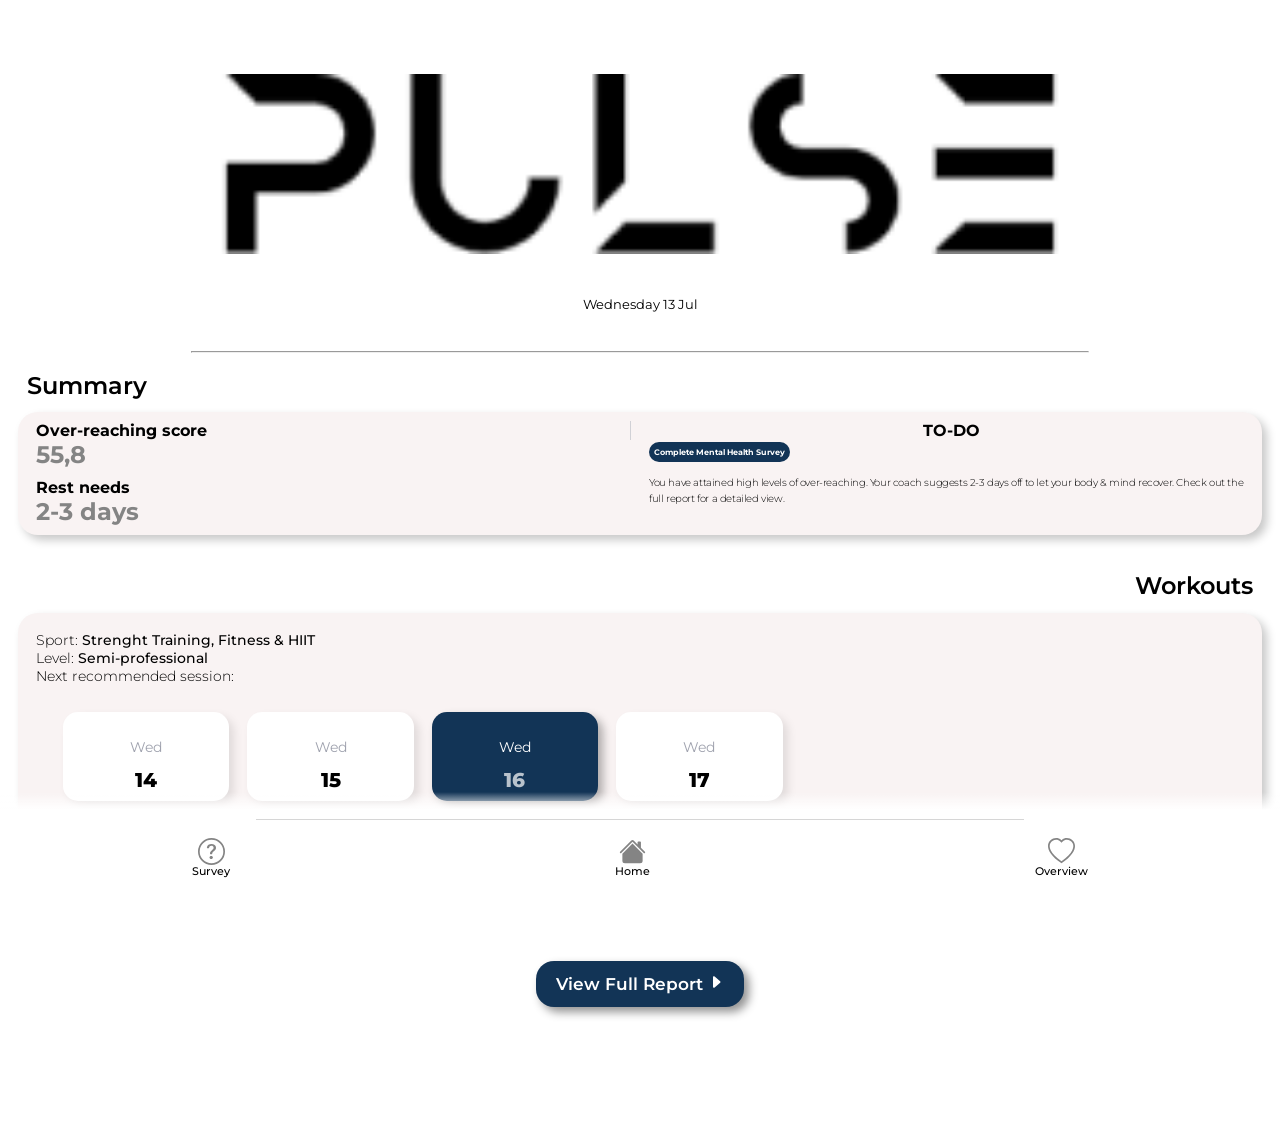
==== home.html @ fdd4a7cb "login validator added" ====
<!DOCTYPE html>
<html>
<head>
    <title>PULSE Home</title>
    <meta http-equiv="X-UA-Compatible" content="IE=edge">
    <meta name="viewport" content="width=device-width, initial-scale=1.0">
    <!-- CSS and JavaScript Files -->
    <link rel="stylesheet" href="./css/main.css">
    <link rel="stylesheet" href="./css/home.css">
    <script src="js/home.js" defer></script>
    <script src="js/navbar.js" defer></script>
    <script type="module" src="js/data.js"></script>
    <script type="module" src="js/validator.js"></script>
    <!-- Responsive Web App -->
    <link rel="manifest" href="/manifest.json">
    <script src="js/loadServiceWorker.js"></script>

    <!-- RWA Color Schemes DON'T DELETE-->
    <meta name="theme-color" media="(prefers-color-scheme: light)" content="white">
    <meta name="theme-color" media="(prefers-color-scheme: dark)"  content="white">
    <!-- preload logo -->
    <link rel="preload" as="image" href="./img/logo.png">
    <!-- Account validator -->
    <script type="module" src="js/data.js"></script>
    <script type="module" src="js/validator.js"></script>
</head>
<body>
    <img src="./img/image.png" alt="header" class="header-photo" style="
        position: absolute;
        width: 100%;
        display: none;
    ">
    <div class="main-content-main">
        <!-- Start Header -->
        <div class="logo-div">
            <img class="logo-img" src="./img/logo.png">
        </div>
        <div class="main-date">
            <p>Wednesday 13 Jul</p>
        </div>
        <hr class="main-line">
        <!-- End Header -->

        <!-- Start Boxes -->
        <div class="main-boxes">
            <div class="main-box-1">
                <h4 class="main-box-text-summary">Summary</h4>
                <div class="main-box-summary">
                    <div class="main-box-summary-left">
                        <div>
                            <h2 class="main-box-summary-left-header-text">Over-reaching score</h2>
                            <h2 class="main-box-summary-left-over-reaching-score">55,8</h2>
                        </div>

                        <div>
                            <h2 class="main-box-summary-left-header-text-rest">Rest needs</h2>
                            <h2 class="main-box-summary-left-over-rest-time">2-3 days</h2>
                        </div>
                    </div>

                    <div class="main-box-summary-right">
                        <div>
                            <h2 class="main-box-summary-right-header-text">TO-DO</h2>
                            <button class="main-box-summary-right-button">
                                Complete Mental Health Survey
                            </button>
                            <p class="main-box-summary-right-text">
                                You have attained high levels of over-reaching. Your coach suggests 2-3 days off to let your body & mind recover. Check out the full report for a detailed view.
                            </p>
                        </div>
                    </div>
                </div>
            </div>

            <div class="main-box-2">
                <h4 class="main-box2-text-workouts">Workouts</h4>
                <div class="main-box-workouts">
                    <p class="main-box-workouts-text">
                        Sport: <span class="main-box-workouts-text-bold">Strenght Training, Fitness & HIIT</span><br>
                        Level: <span class="main-box-workouts-text-bold">Semi-professional</span><br>
                        Next recommended session:
                    </p>
                    <div class="main-box-workouts-date">
                        <div class="main-box-workouts-date-box">
                            <p class="main-box-workouts-date-day">Wed</p>
                            <h4 class="main-box-workouts-date-date">14</h4>
                        </div>
                        <div class="main-box-workouts-date-box">
                            <p class="main-box-workouts-date-day">Wed</p>
                            <h4 class="main-box-workouts-date-date">15</h4>
                        </div>
                        <div class="main-box-workouts-date-box main-box-workouts-date-active">
                            <p class="main-box-workouts-date-day main-box-workouts-date-day-active">Wed</p>
                            <h4 class="main-box-workouts-date-date main-box-workouts-date-date-active">16</h4>
                        </div>
                        <div class="main-box-workouts-date-box">
                            <p class="main-box-workouts-date-day">Wed</p>
                            <h4 class="main-box-workouts-date-date">17</h4>
                        </div>
                    </div>
                </div>
            </div>

            <button class="main-button-full-report">
                View Full Report
                <svg xmlns="http://www.w3.org/2000/svg" width="16" height="16" fill="currentColor" class="bi bi-caret-right-fill" viewBox="0 0 16 16">
                    <path d="m12.14 8.753-5.482 4.796c-.646.566-1.658.106-1.658-.753V3.204a1 1 0 0 1 1.659-.753l5.48 4.796a1 1 0 0 1 0 1.506z"/>
                </svg>
            </button>
        </div>
    </div>


    <div class="navbar">
        <div class="navbarfade"></div>
        <div class="navbarbox">
            <div class="seperator"></div>
            <div class="navitems">
                <div class="navitem" id="navbar-survey">
                    <svg xmlns="http://www.w3.org/2000/svg" class="bi bi-question-circle icon" viewBox="0 0 16 16">
                        <path d="M8 15A7 7 0 1 1 8 1a7 7 0 0 1 0 14zm0 1A8 8 0 1 0 8 0a8 8 0 0 0 0 16z"/>
                        <path d="M5.255 5.786a.237.237 0 0 0 .241.247h.825c.138 0 .248-.113.266-.25.09-.656.54-1.134 1.342-1.134.686 0 1.314.343 1.314 1.168 0 .635-.374.927-.965 1.371-.673.489-1.206 1.06-1.168 1.987l.003.217a.25.25 0 0 0 .25.246h.811a.25.25 0 0 0 .25-.25v-.105c0-.718.273-.927 1.01-1.486.609-.463 1.244-.977 1.244-2.056 0-1.511-1.276-2.241-2.673-2.241-1.267 0-2.655.59-2.75 2.286zm1.557 5.763c0 .533.425.927 1.01.927.609 0 1.028-.394 1.028-.927 0-.552-.42-.94-1.029-.94-.584 0-1.009.388-1.009.94z"/>
                      </svg>
                    <div class="icontext">Survey</div>
                </div>
                <div class="navitem" id="navbar-home">
                    <svg xmlns="http://www.w3.org/2000/svg" class="bi bi-house-fill icon" viewBox="0 0 16 16">
                        <path d="M8.707 1.5a1 1 0 0 0-1.414 0L.646 8.146a.5.5 0 0 0 .708.708L8 2.207l6.646 6.647a.5.5 0 0 0 .708-.708L13 5.793V2.5a.5.5 0 0 0-.5-.5h-1a.5.5 0 0 0-.5.5v1.293L8.707 1.5Z"/>
                        <path d="m8 3.293 6 6V13.5a1.5 1.5 0 0 1-1.5 1.5h-9A1.5 1.5 0 0 1 2 13.5V9.293l6-6Z"/>
                    </svg>
                    <div class="icontext">Home</div>
                </div>
                <div class="navitem" id="navbar-overview">
                    <svg xmlns="http://www.w3.org/2000/svg" class="bi bi-heart icon" viewBox="0 0 16 16">
                        <path d="m8 2.748-.717-.737C5.6.281 2.514.878 1.4 3.053c-.523 1.023-.641 2.5.314 4.385.92 1.815 2.834 3.989 6.286 6.357 3.452-2.368 5.365-4.542 6.286-6.357.955-1.886.838-3.362.314-4.385C13.486.878 10.4.28 8.717 2.01L8 2.748zM8 15C-7.333 4.868 3.279-3.04 7.824 1.143c.06.055.119.112.176.171a3.12 3.12 0 0 1 .176-.17C12.72-3.042 23.333 4.867 8 15z"/>
                    </svg>
                    <div class="icontext">Overview</div>
                </div>
            </div>
        </div>
    </div>

</body>
</html>
---- css/main.css ----
@import url('https://fonts.googleapis.com/css2?family=Montserrat:ital,wght@0,100;0,200;0,300;0,400;0,500;0,600;0,700;0,800;0,900;1,100;1,200;1,300;1,400;1,500;1,600;1,700;1,800;1,900&display=swap');

* {
    padding: 0;
    margin: 0;
    max-width: 100vw;
    font-family: 'Montserrat', sans-serif;
}

/* Header photo */
.header-photo {
    /* background-color: white; */
    background-image: linear-gradient(to top, rgb(255, 0, 0, 0), rgb(255, 255, 255) 25%);
    position: fixed;
    top: 0;
    width: 100%;
}
---- css/home.css ----
body {
    user-select: none;
}

/* --------- MAIN PAGE --------- */

/* --------- Start Header --------- */

/* Header Photo */

.logo-div {
    position: relative;
    text-align: center;
    padding: 10vw;
    transition: 1.3s padding ease-out;
}

.logo-img {
    margin-top: 4vh;
    width: 70%;
}

/* Date under header photo */
.main-date {
    text-align: center;

    padding-bottom: 3vw;
}

.main-date p {
    font-size: 18px;
    font-weight: 400;
    margin-right: 50vw;
    transition: 1.5s all ease;
    transition-property: margin-right, font-size;
}

/* Line under header photo */
.main-line {
    position: relative;

    width: 70%;

    margin: auto;
}

/* --------- End Header --------- */

/* --------- Start Boxes --------- */
.main-boxes {
    margin-top: 70vh;
    transition: 1.5s margin-top ease;
}

.main-box-1 {
    margin: 2vh;
}

.main-box-text-summary {
    padding-left: 1vh;
    padding-bottom: 1vw;

    font-weight: 600;
    font-size: 24px;
}

.main-box-summary {
    display: flex;

    height: fit-content;

    background: #F9F3F3;

    border-radius: 20px;

    -webkit-box-shadow: 5px 5px 10px 0px rgba(0,0,0,0.22);
    -moz-box-shadow: 5px 5px 10px 0px rgba(0,0,0,0.22);
    box-shadow: 5px 5px 10px 0px rgba(0,0,0,0.22);
}

/* Start Box Summary Left */

.main-box-summary-left {
    padding: 1vh;

    width: 50%;
    height: 100%;

    flex-direction: column;
}

/* Start Reaching Score */

.main-box-summary-left-header-text {
    font-weight: 700;
    font-size: 16px;

    border-right: 1px solid #D1D1D6;
    
    padding-left: 1vh;
}

.main-box-summary-left-over-reaching-score {
    font-weight: 700;
    font-size: 24px;

    color: #848484;

    padding-bottom: 1vh;
    padding-left: 1vh;
}

/* End Reaching Score */

/* Start Rest Time */

.main-box-summary-left-header-text-rest {
    font-weight: 700;
    font-size: 16px;

    padding-left: 1vh;
}

.main-box-summary-left-over-rest-time {
    font-weight: 700;
    font-size: 24px;

    color: #848484;
    padding-left: 1vh;
}

/* End Rest Time */

.main-box-summary-right {
    padding: 1vh;

    width: 50%;
    height: 100%;

    flex-direction: column;
}

.main-box-summary-right-header-text {
    font-weight: 700;
    font-size: 16px;
    
    text-align: center;
}

.main-box-summary-right-button {
    background-color: #123456;
    color: white;

    font-weight: 600;
    font-size: 8px;
    font-weight: bold;

    border-radius: 4vh;
    border: none;

    padding: 5px;
}

.main-box-summary-right-text {
    margin-top: 1vw;

    font-weight: 300;
    font-size: 10px;
    line-height: 16px;
    letter-spacing: -0.4px;
}

/* End Box Summary Left */

/* Start Box Summary Right */

.main-box-summary-right {
    width: 50%;
    height: 100%;
}

/* End Box Summary Right */

.main-box-2 {
    margin: 2vh;
}

.main-box2-text-workouts {
    text-align: right;

    padding-top: 2vh;
    padding-right: 1vh;
    padding-bottom: 1vw;

    font-weight: 600;
    font-size: 24px;
}

.main-box-workouts {
    padding: 2vh;

    display: flex;
    flex-direction: column;

    height: fit-content;

    background: #F9F3F3;

    border-radius: 20px;

    -webkit-box-shadow: 5px 5px 10px 0px rgba(0,0,0,0.22);
    -moz-box-shadow: 5px 5px 10px 0px rgba(0,0,0,0.22);
    box-shadow: 5px 5px 10px 0px rgba(0,0,0,0.22);
}

.main-box-workouts-text {
    font-weight: 300;
    font-size: 14px;

    width: 100%;
}


.main-box-workouts-text-bold {
    font-weight: 500;
}

.main-box-workouts-date {
    display: flex;
    flex-direction: row;

    align-items: center;

    padding: 2vh;
}

.main-box-workouts-date-box {
    position: flex;

    width: 13vw;
    height: 7vh;

    background: white;
    border-radius: 15px;

    margin: 1vh;
    padding-top: 2vw;

    -webkit-box-shadow: 5px 5px 10px 0px rgba(0,0,0,0.1);
    -moz-box-shadow: 5px 5px 10px 0px rgba(0,0,0,0.1);
    box-shadow: 5px 5px 10px 0px rgba(0,0,0,0.1);
}

.main-box-workouts-date-day {
    font-weight: 400;
    font-size: 14px;

    text-align: center;

    color: #9FA2AE;
}

.main-box-workouts-date-date {
    position: relative;

    text-align: center;
    
    transform: translateY(50%);

    font-weight: 800;
    font-size: 20px;
}

.main-box-workouts-date-active {
    background-color: #123456;

    -webkit-box-shadow: 5px 5px 10px 0px rgba(0,0,0,0.3);
    -moz-box-shadow: 5px 5px 10px 0px rgba(0,0,0,0.3);
    box-shadow: 5px 5px 10px 0px rgba(0,0,0,0.3);
}

.main-box-workouts-date-day-active {
    color: white;
}

.main-box-workouts-date-date-active {
    color: #FFFFFF;
    opacity: 0.7;
}

.main-button-full-report {
    display: block;

    margin-top: 9vw;
    margin-left: auto;
    margin-right: auto;

    padding: 13px 20px;

    font-weight: 600;
    font-size: 17px;

    border: none;
    border-radius: 2vh;

    background-color: #123456;
    color: white;

    -webkit-box-shadow: 5px 5px 10px 0px rgba(0,0,0,0.43);
    -moz-box-shadow: 5px 5px 10px 0px rgba(0,0,0,0.43);
    box-shadow: 5px 5px 10px 0px rgba(0,0,0,0.43);
}

/* --------- End Boxes --------- */

/* --------- Start Navbar --------- */

.navbar {
    /* background-color: red; */
    width: 100%;
    position: fixed;
    bottom: 0;
}

.navbarfade {
    background-image: linear-gradient(to bottom, rgb(255, 0, 0, 0), rgb(255, 255, 255) 100%);
    width: 100%;
    height: 2vh;
}

.main-button-full-report {
    margin-bottom: 15vh;
}

.navbarbox {
    background-color: #FFFFFF;
    width: 100%;
    height: 10vh;
    display: flex;
    flex-direction: column;
    align-items: center;
}

.seperator {
    height: 0.1vh;
    width: 60vw;
    margin-top: 1vh;
    background-color: #000000;
    opacity: 16%;
}

.navitems {
    margin-top: 2vh;
    width: 100%;
    display: flex;
    justify-content: space-around;
}

.navitem {
    display: flex;
    flex-direction: column;
    align-items: center;
}

.icon {
    width: 3vh;
    height: 3vh;
    fill: #848484;
}

.icontext {
    font-weight: 500;
    font-size: 1.18vh;
}

/* --------- End Navbar --------- */
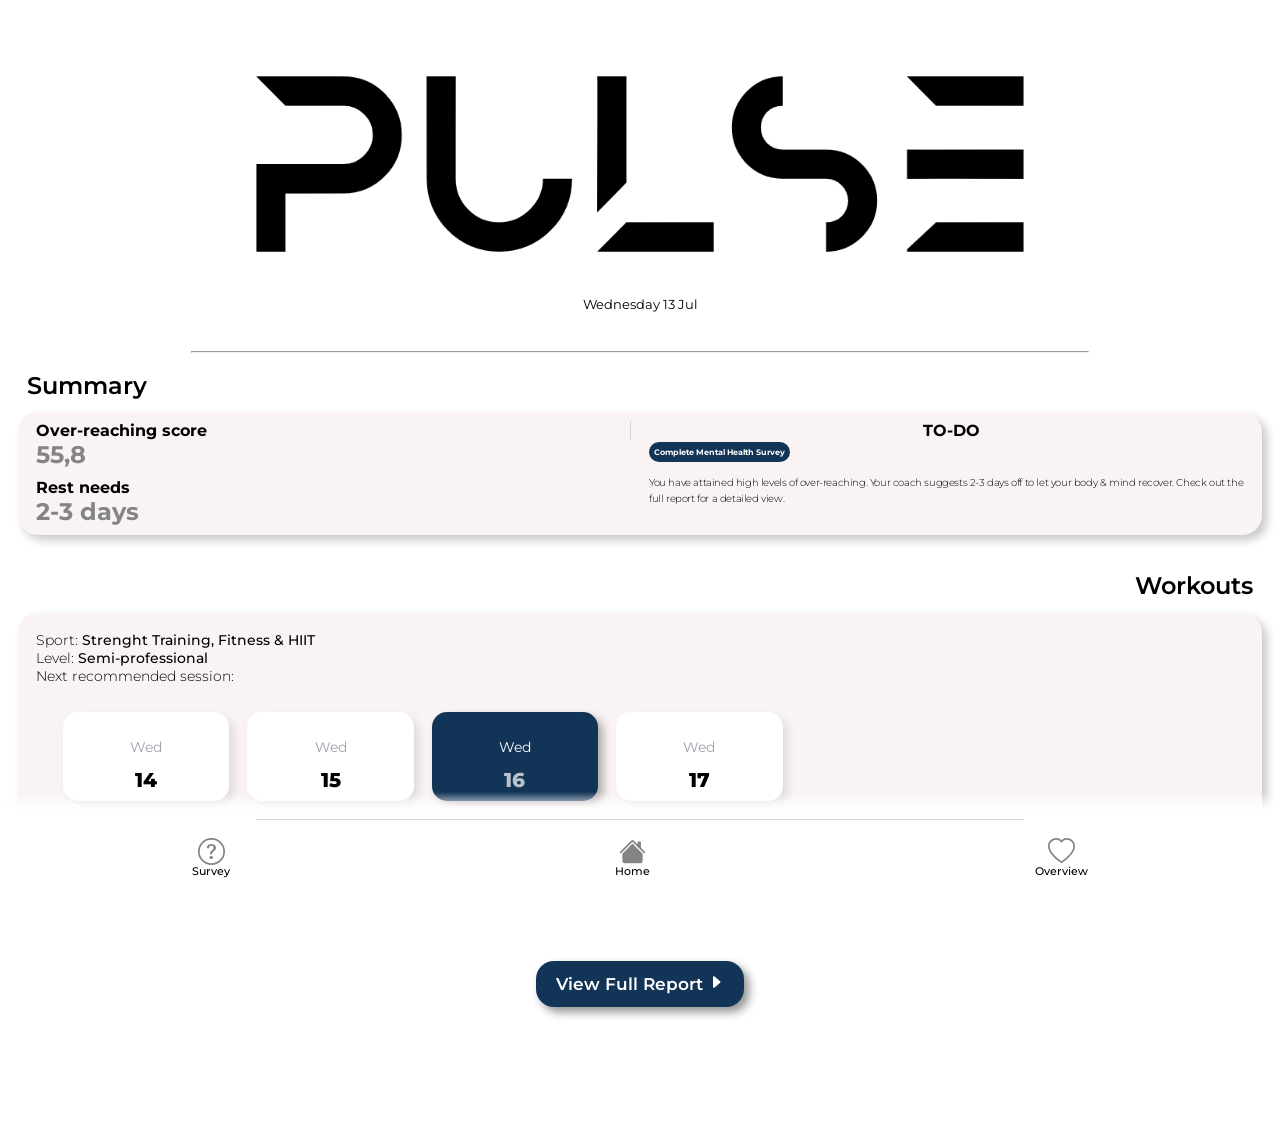
==== commit f396effe: "disabled pinch zoom, and reworked readme" ====
--- a/home.html
+++ b/home.html
@@ -11,6 +11,11 @@
     <script src="js/navbar.js" defer></script>
     <script type="module" src="js/data.js"></script>
     <script type="module" src="js/validator.js"></script>
+    <!-- preload logo -->
+    <link rel="preload" as="image" href="./img/logo.png">
+    <!-- Account validator -->
+    <script type="module" src="js/data.js"></script>
+    <script type="module" src="js/validator.js"></script>
     <!-- Responsive Web App -->
     <link rel="manifest" href="/manifest.json">
     <script src="js/loadServiceWorker.js"></script>
@@ -18,18 +23,12 @@
     <!-- RWA Color Schemes DON'T DELETE-->
     <meta name="theme-color" media="(prefers-color-scheme: light)" content="white">
     <meta name="theme-color" media="(prefers-color-scheme: dark)"  content="white">
-    <!-- preload logo -->
-    <link rel="preload" as="image" href="./img/logo.png">
-    <!-- Account validator -->
-    <script type="module" src="js/data.js"></script>
-    <script type="module" src="js/validator.js"></script>
+    <!-- Disable Pinch Zoom -->
+    <meta name="viewport" content="width=device-width, initial-scale=1.0, maximum-scale=1.0, user-scalable=no">
 </head>
 <body>
-    <img src="./img/image.png" alt="header" class="header-photo" style="
-        position: absolute;
-        width: 100%;
-        display: none;
-    ">
+    <img src="./img/image.png" alt="header" class="header-photo">
+    
     <div class="main-content-main">
         <!-- Start Header -->
         <div class="logo-div">
--- a/css/main.css
+++ b/css/main.css
@@ -9,9 +9,9 @@
 
 /* Header photo */
 .header-photo {
-    /* background-color: white; */
     background-image: linear-gradient(to top, rgb(255, 0, 0, 0), rgb(255, 255, 255) 25%);
     position: fixed;
     top: 0;
     width: 100%;
-}+    display: none;
+} 
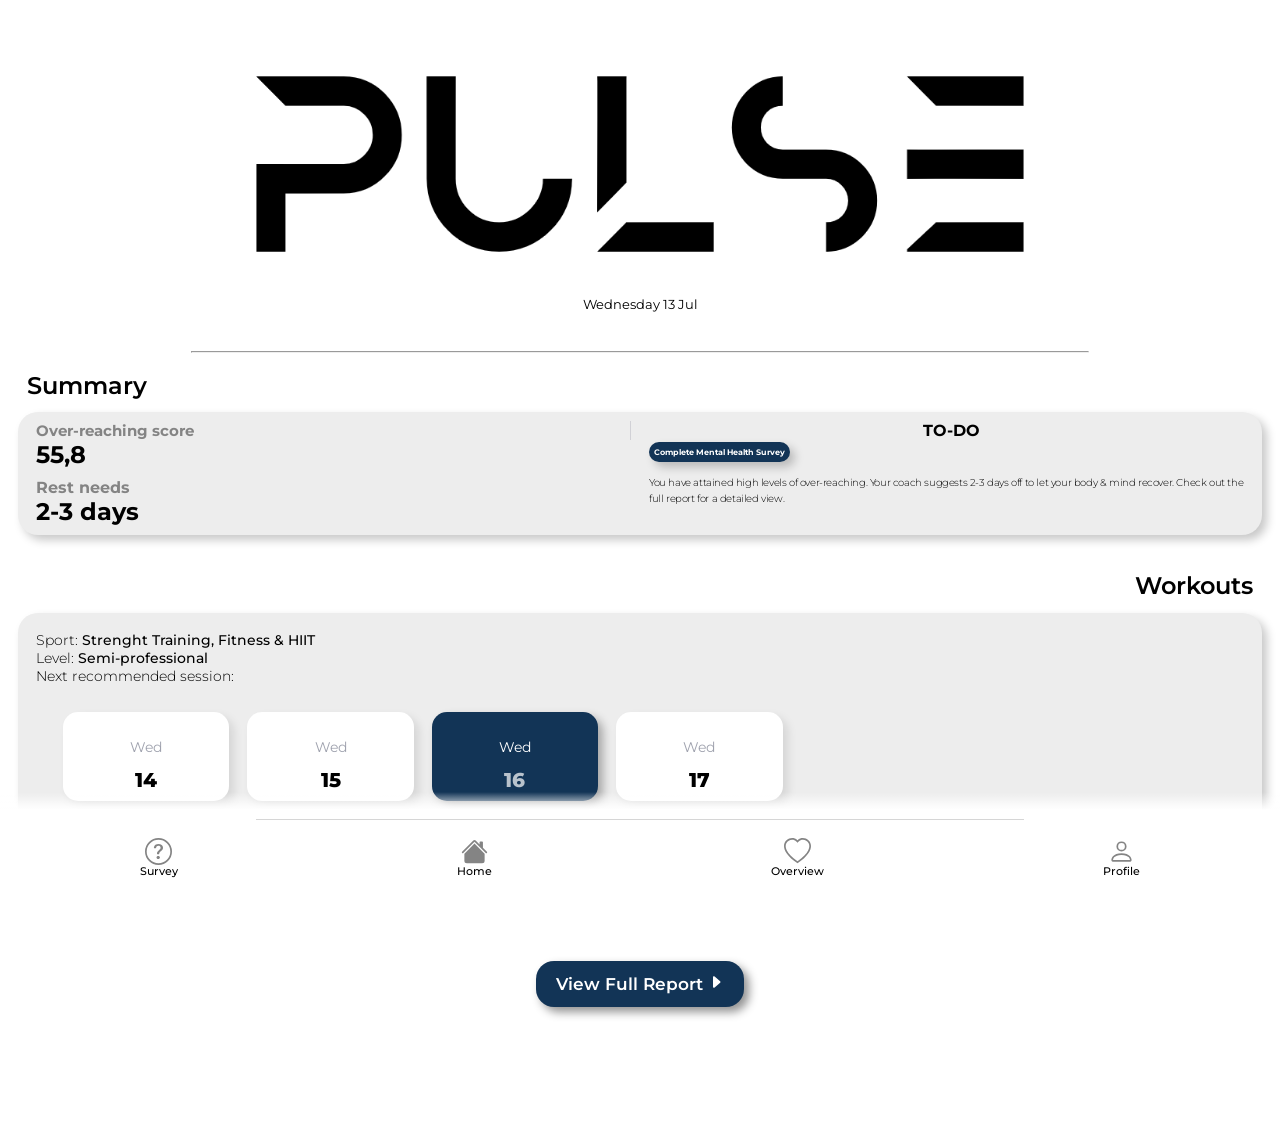
==== commit 0ae7b794: "reworked graphs, added navbar w/ profile to pages" ====
--- a/home.html
+++ b/home.html
@@ -135,6 +135,12 @@
                     </svg>
                     <div class="icontext">Overview</div>
                 </div>
+                <div class="navitem" id="navbar-profile">
+                    <svg xmlns="http://www.w3.org/2000/svg" class="bi bi-person icon" viewBox="0 0 16 16">
+                        <path d="M8 8a3 3 0 1 0 0-6 3 3 0 0 0 0 6Zm2-3a2 2 0 1 1-4 0 2 2 0 0 1 4 0Zm4 8c0 1-1 1-1 1H3s-1 0-1-1 1-4 6-4 6 3 6 4Zm-1-.004c-.001-.246-.154-.986-.832-1.664C11.516 10.68 10.289 10 8 10c-2.29 0-3.516.68-4.168 1.332-.678.678-.83 1.418-.832 1.664h10Z"/>
+                    </svg>
+                    <div class="icontext">Profile</div>
+                </div>
             </div>
         </div>
     </div>
--- a/css/home.css
+++ b/css/home.css
@@ -69,7 +69,7 @@
 
     height: fit-content;
 
-    background: #F9F3F3;
+    background: #ededed;
 
     border-radius: 20px;
 
@@ -93,39 +93,40 @@
 
 .main-box-summary-left-header-text {
     font-weight: 700;
+    font-size: 15px;
+
+    border-right: 1px solid #D1D1D6;
+
+    color: #848484;
+    
+    padding-left: 1vh;
+}
+
+.main-box-summary-left-over-reaching-score {
+    font-weight: 700;
+    font-size: 24px;
+
+    padding-bottom: 1vh;
+    padding-left: 1vh;
+}
+
+/* End Reaching Score */
+
+/* Start Rest Time */
+
+.main-box-summary-left-header-text-rest {
+    font-weight: 700;
     font-size: 16px;
 
-    border-right: 1px solid #D1D1D6;
-    
-    padding-left: 1vh;
-}
-
-.main-box-summary-left-over-reaching-score {
+    color: #848484;
+
+    padding-left: 1vh;
+}
+
+.main-box-summary-left-over-rest-time {
     font-weight: 700;
     font-size: 24px;
 
-    color: #848484;
-
-    padding-bottom: 1vh;
-    padding-left: 1vh;
-}
-
-/* End Reaching Score */
-
-/* Start Rest Time */
-
-.main-box-summary-left-header-text-rest {
-    font-weight: 700;
-    font-size: 16px;
-
-    padding-left: 1vh;
-}
-
-.main-box-summary-left-over-rest-time {
-    font-weight: 700;
-    font-size: 24px;
-
-    color: #848484;
     padding-left: 1vh;
 }
 
@@ -159,6 +160,10 @@
     border: none;
 
     padding: 5px;
+
+    -webkit-box-shadow: 5px 5px 10px 0px rgba(0,0,0,0.22);
+    -moz-box-shadow: 5px 5px 10px 0px rgba(0,0,0,0.22);
+    box-shadow: 5px 5px 10px 0px rgba(0,0,0,0.22);
 }
 
 .main-box-summary-right-text {
@@ -204,7 +209,7 @@
 
     height: fit-content;
 
-    background: #F9F3F3;
+    background: #ededed;
 
     border-radius: 20px;
 
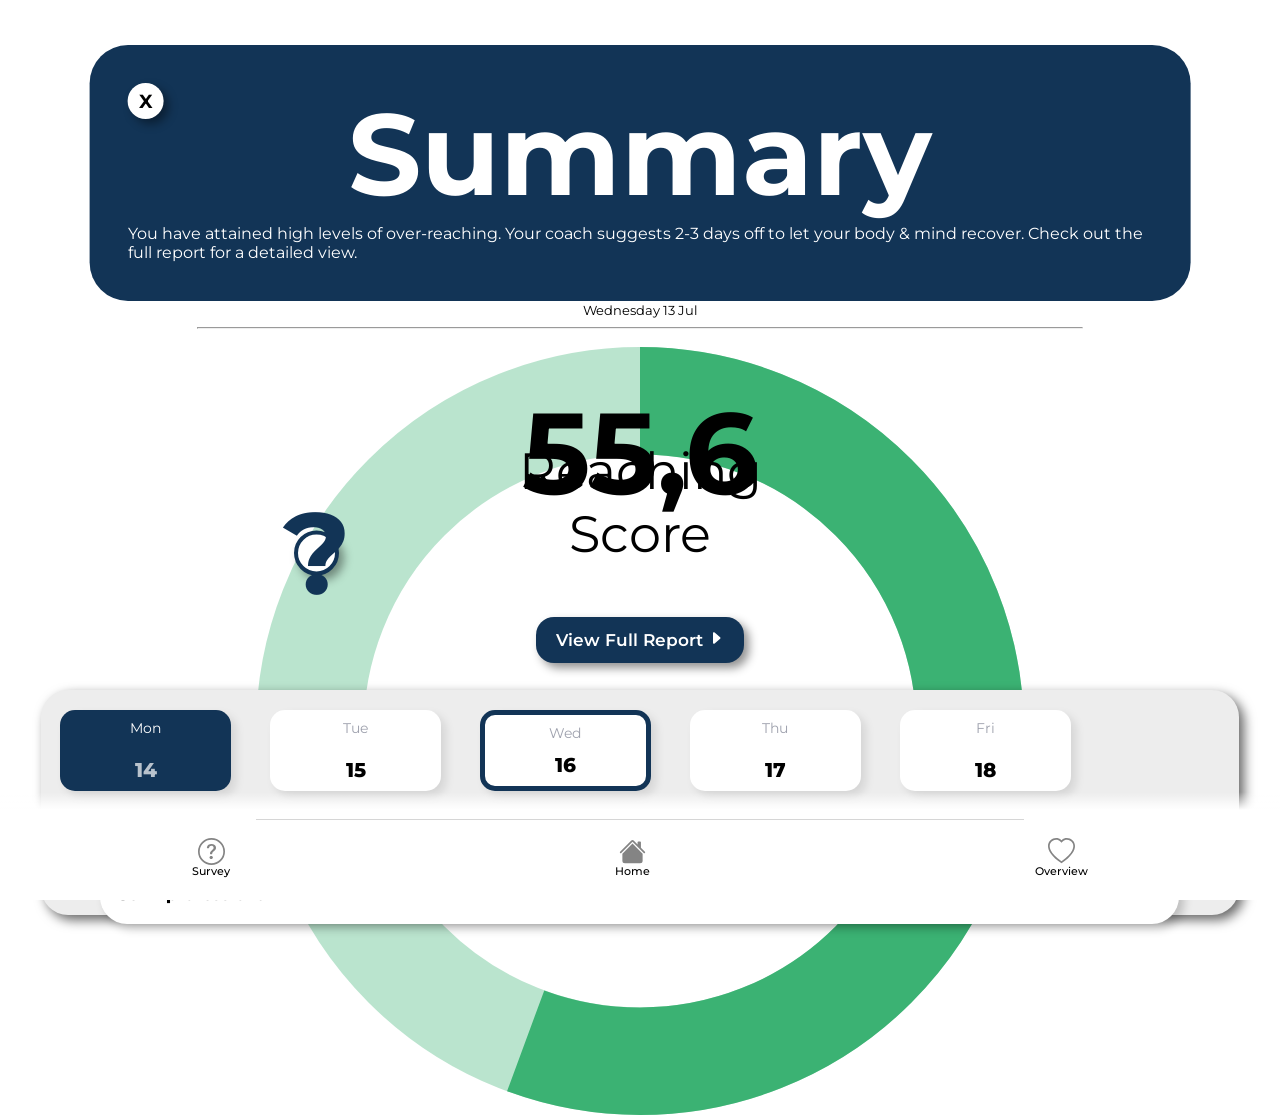
==== commit b7bfdd6c: "Home page rework" ====
--- a/home.html
+++ b/home.html
@@ -27,12 +27,17 @@
     <meta name="viewport" content="width=device-width, initial-scale=1.0, maximum-scale=1.0, user-scalable=no">
 </head>
 <body>
-    <img src="./img/image.png" alt="header" class="header-photo">
-    
+
+    <div class="popup">
+        <button class="popup-close-button" onclick="GetInfoReaching()">X</button>
+        <p class="popup-title">Summary</p>
+        <p class="popup-text">You have attained high levels of over-reaching. Your coach suggests 2-3 days off to let your body & mind recover. Check out the full report for a detailed view.</p>
+    </div>
+
     <div class="main-content-main">
         <!-- Start Header -->
         <div class="logo-div">
-            <img class="logo-img" src="./img/logo.png">
+            <img class="logo-img" src="../img/logo.png">
         </div>
         <div class="main-date">
             <p>Wednesday 13 Jul</p>
@@ -40,76 +45,61 @@
         <hr class="main-line">
         <!-- End Header -->
 
-        <!-- Start Boxes -->
-        <div class="main-boxes">
-            <div class="main-box-1">
-                <h4 class="main-box-text-summary">Summary</h4>
-                <div class="main-box-summary">
-                    <div class="main-box-summary-left">
-                        <div>
-                            <h2 class="main-box-summary-left-header-text">Over-reaching score</h2>
-                            <h2 class="main-box-summary-left-over-reaching-score">55,8</h2>
-                        </div>
+        <div class="main-reaching-circle">
+            <p class="main-reaching-score">55,6</p>
+            <p class="main-reaching-text">Reaching Score</p>
+            <button class="main-reaching-button" onclick="GetInfoReaching()">
+                <p class="main-reaching-button-text">?</p>
+            </button>
+        </div>
 
-                        <div>
-                            <h2 class="main-box-summary-left-header-text-rest">Rest needs</h2>
-                            <h2 class="main-box-summary-left-over-rest-time">2-3 days</h2>
-                        </div>
-                    </div>
+        <button class="main-button-full-report">
+            View Full Report
+            <svg xmlns="http://www.w3.org/2000/svg" width="16" height="16" fill="currentColor" class="bi bi-caret-right-fill" viewBox="0 0 16 16">
+                <path d="m12.14 8.753-5.482 4.796c-.646.566-1.658.106-1.658-.753V3.204a1 1 0 0 1 1.659-.753l5.48 4.796a1 1 0 0 1 0 1.506z"/>
+            </svg>
+        </button>
 
-                    <div class="main-box-summary-right">
-                        <div>
-                            <h2 class="main-box-summary-right-header-text">TO-DO</h2>
-                            <button class="main-box-summary-right-button">
-                                Complete Mental Health Survey
-                            </button>
-                            <p class="main-box-summary-right-text">
-                                You have attained high levels of over-reaching. Your coach suggests 2-3 days off to let your body & mind recover. Check out the full report for a detailed view.
-                            </p>
-                        </div>
-                    </div>
+        <div class="main-date-container">
+            <div class="main-date-dates">
+                <div class="main-date-day main-date-day-active">
+                    <div class="main-date-day-week">Mon</div>
+                    <div class="main-date-day-day">14</div>
+                </div>
+
+                <div class="main-date-day">
+                    <div class="main-date-day-week">Tue</div>
+                    <div class="main-date-day-day">15</div>
+                </div>
+
+                <div class="main-date-day main-date-day-sport-day">
+                    <div class="main-date-day-week">Wed</div>
+                    <div class="main-date-day-day">16</div>
+                </div>
+
+                <div class="main-date-day">
+                    <div class="main-date-day-week">Thu</div>
+                    <div class="main-date-day-day">17</div>
+                </div>
+
+                <div class="main-date-day">
+                    <div class="main-date-day-week">Fri</div>
+                    <div class="main-date-day-day">18</div>
                 </div>
             </div>
+            <div class="main-date-text-container">
+                <div class="main-date-text">
+                    <div class="main-date-text-sport">Sport: </div>
+                    <div class="main-date-text-sport-text">Training, Fitness & HIIT</div>
+    
+                    <div class="main-date-text-level">Level: </div>
+                    <div class="main-date-text-level-text">Semi-professional</div>
+                </div>
 
-            <div class="main-box-2">
-                <h4 class="main-box2-text-workouts">Workouts</h4>
-                <div class="main-box-workouts">
-                    <p class="main-box-workouts-text">
-                        Sport: <span class="main-box-workouts-text-bold">Strenght Training, Fitness & HIIT</span><br>
-                        Level: <span class="main-box-workouts-text-bold">Semi-professional</span><br>
-                        Next recommended session:
-                    </p>
-                    <div class="main-box-workouts-date">
-                        <div class="main-box-workouts-date-box">
-                            <p class="main-box-workouts-date-day">Wed</p>
-                            <h4 class="main-box-workouts-date-date">14</h4>
-                        </div>
-                        <div class="main-box-workouts-date-box">
-                            <p class="main-box-workouts-date-day">Wed</p>
-                            <h4 class="main-box-workouts-date-date">15</h4>
-                        </div>
-                        <div class="main-box-workouts-date-box main-box-workouts-date-active">
-                            <p class="main-box-workouts-date-day main-box-workouts-date-day-active">Wed</p>
-                            <h4 class="main-box-workouts-date-date main-box-workouts-date-date-active">16</h4>
-                        </div>
-                        <div class="main-box-workouts-date-box">
-                            <p class="main-box-workouts-date-day">Wed</p>
-                            <h4 class="main-box-workouts-date-date">17</h4>
-                        </div>
-                    </div>
-                </div>
             </div>
-
-            <button class="main-button-full-report">
-                View Full Report
-                <svg xmlns="http://www.w3.org/2000/svg" width="16" height="16" fill="currentColor" class="bi bi-caret-right-fill" viewBox="0 0 16 16">
-                    <path d="m12.14 8.753-5.482 4.796c-.646.566-1.658.106-1.658-.753V3.204a1 1 0 0 1 1.659-.753l5.48 4.796a1 1 0 0 1 0 1.506z"/>
-                </svg>
-            </button>
         </div>
     </div>
-
-
+    
     <div class="navbar">
         <div class="navbarfade"></div>
         <div class="navbarbox">
@@ -135,15 +125,44 @@
                     </svg>
                     <div class="icontext">Overview</div>
                 </div>
-                <div class="navitem" id="navbar-profile">
-                    <svg xmlns="http://www.w3.org/2000/svg" class="bi bi-person icon" viewBox="0 0 16 16">
-                        <path d="M8 8a3 3 0 1 0 0-6 3 3 0 0 0 0 6Zm2-3a2 2 0 1 1-4 0 2 2 0 0 1 4 0Zm4 8c0 1-1 1-1 1H3s-1 0-1-1 1-4 6-4 6 3 6 4Zm-1-.004c-.001-.246-.154-.986-.832-1.664C11.516 10.68 10.289 10 8 10c-2.29 0-3.516.68-4.168 1.332-.678.678-.83 1.418-.832 1.664h10Z"/>
-                    </svg>
-                    <div class="icontext">Profile</div>
-                </div>
             </div>
         </div>
     </div>
 
+    <script src="../js/lib/progressbar.min.js"></script>
+    <script src="https://ajax.googleapis.com/ajax/libs/jquery/3.4.1/jquery.min.js"></script>
+    <script>
+        let ReachingCircle;
+        let ReachingVisible = false
+
+        function CreateCricle(className, color, trailColor){
+            return new ProgressBar.Circle(`.${className}`, {
+                color: color,
+                trailColor: trailColor,
+                strokeWidth: 14,
+                trailWidth: 14,
+                duration: 2000,
+                easing: "easeInOut",
+                fill: "transparent",
+            });
+        }
+
+        function SetupCircles() {
+            ReachingCircle = CreateCricle('main-reaching-circle', `rgb(59, 178, 115)`, 'rgba(59, 178, 115, 0.35)');
+            ReachingCircle.animate(0.556);            
+        }
+
+        SetupCircles()
+
+        function GetInfoReaching() {
+            if (!ReachingVisible) {
+                $('.popup').slideDown(400)
+                ReachingVisible = true
+            } else {
+                $('.popup').slideUp(400)
+                ReachingVisible = false
+            }
+        }
+    </script>
 </body>
 </html>
--- a/css/home.css
+++ b/css/home.css
@@ -1,6 +1,69 @@
 body {
     user-select: none;
-}
+    overflow-y: hidden;
+}
+
+.main-content-main {
+    padding: 1vh;
+}
+
+
+.popup {
+    /* display: none; */
+
+    z-index: 1000;
+
+    position: absolute;
+
+    width: 80vw;
+    height: fit-content;
+
+    background-color: #123456;
+    color: white;
+
+    position: absolute;
+    left: 50%;
+    top: 5%;
+    transform: translate(-50%, 0);
+
+    padding: 3vw;
+
+    border-radius: 3vw;
+}
+
+.popup-title {
+    font-size: 9vw;
+    font-weight: 700;
+
+    text-align: center;
+}
+
+.popup-close-button {
+    position: absolute;
+
+    width: 4vh;
+    height: 4vh;
+
+    border-radius: 50%;
+
+    border: none;
+    background-color: white;
+
+    -webkit-box-shadow: 5px 5px 10px 0px rgba(0,0,0,0.4);
+    -moz-box-shadow: 5px 5px 10px 0px rgba(0,0,0,0.4);
+    box-shadow: 5px 5px 10px 0px rgba(0,0,0,0.4);
+
+    font-size: larger;
+    font-weight: 700;
+}
+
+
+
+
+
+
+
+
 
 /* --------- MAIN PAGE --------- */
 
@@ -11,7 +74,7 @@
 .logo-div {
     position: relative;
     text-align: center;
-    padding: 10vw;
+    padding: 5vw;
     transition: 1.3s padding ease-out;
 }
 
@@ -24,15 +87,17 @@
 .main-date {
     text-align: center;
 
-    padding-bottom: 3vw;
+    padding-bottom: 1vh;
 }
 
 .main-date p {
-    font-size: 18px;
+    font-size: 3.5vw;
     font-weight: 400;
-    margin-right: 50vw;
-    transition: 1.5s all ease;
-    transition-property: margin-right, font-size;
+
+    text-align: center;
+
+    /* transition: 1.5s all ease; */
+    /* transition-property: margin-right, font-size; */
 }
 
 /* Line under header photo */
@@ -46,259 +111,87 @@
 
 /* --------- End Header --------- */
 
-/* --------- Start Boxes --------- */
-.main-boxes {
-    margin-top: 70vh;
-    transition: 1.5s margin-top ease;
-}
-
-.main-box-1 {
-    margin: 2vh;
-}
-
-.main-box-text-summary {
-    padding-left: 1vh;
-    padding-bottom: 1vw;
-
-    font-weight: 600;
-    font-size: 24px;
-}
-
-.main-box-summary {
-    display: flex;
-
-    height: fit-content;
-
-    background: #ededed;
-
-    border-radius: 20px;
-
-    -webkit-box-shadow: 5px 5px 10px 0px rgba(0,0,0,0.22);
-    -moz-box-shadow: 5px 5px 10px 0px rgba(0,0,0,0.22);
-    box-shadow: 5px 5px 10px 0px rgba(0,0,0,0.22);
-}
-
-/* Start Box Summary Left */
-
-.main-box-summary-left {
-    padding: 1vh;
-
-    width: 50%;
-    height: 100%;
-
-    flex-direction: column;
-}
-
-/* Start Reaching Score */
-
-.main-box-summary-left-header-text {
+/* --------- Start Line 1 --------- */
+
+.main-reaching-circle {
+    position: relative;
+
+    padding-top: 2vh;
+
+    width: 60vw;
+    height: 30vh;
+
+    margin-left: auto;
+    margin-right: auto;
+}
+
+.main-reaching-score {
+    position: absolute;
+
+    top: 42.5%;
+    left: 50%;
+    
+    color: black;
+    font-size: 9vw;
     font-weight: 700;
-    font-size: 15px;
-
-    border-right: 1px solid #D1D1D6;
-
-    color: #848484;
-    
-    padding-left: 1vh;
-}
-
-.main-box-summary-left-over-reaching-score {
+
+    transform: translate(-50%, -50%);
+}
+
+.main-reaching-text {
+    position: absolute;
+
+    text-align: center;
+    font-size: 4vw;
+
+    top: 60%;
+    left: 50%;
+    
+    color: black;
+
+    transform: translate(-50%, -50%);
+}
+
+.main-reaching-button {
+    position: absolute;
+
+    top: 77.5%;
+    left: 5%;
+    transform: translate(0%, -50%);
+
+    width: 5vh;
+    height: 5vh;
+
+    border-radius: 50%;
+
+    border: 4px solid #123456;
+    background-color: white;
+    /* background-color: rgb(72, 72, 72); */
+
+    -webkit-box-shadow: 5px 5px 10px 0px rgba(0,0,0,0.4);
+    -moz-box-shadow: 5px 5px 10px 0px rgba(0,0,0,0.4);
+    box-shadow: 5px 5px 10px 0px rgba(0,0,0,0.4);
+}
+
+.main-reaching-button-text {
+    position: absolute;
+
     font-weight: 700;
-    font-size: 24px;
-
-    padding-bottom: 1vh;
-    padding-left: 1vh;
-}
-
-/* End Reaching Score */
-
-/* Start Rest Time */
-
-.main-box-summary-left-header-text-rest {
-    font-weight: 700;
-    font-size: 16px;
-
-    color: #848484;
-
-    padding-left: 1vh;
-}
-
-.main-box-summary-left-over-rest-time {
-    font-weight: 700;
-    font-size: 24px;
-
-    padding-left: 1vh;
-}
-
-/* End Rest Time */
-
-.main-box-summary-right {
-    padding: 1vh;
-
-    width: 50%;
-    height: 100%;
-
-    flex-direction: column;
-}
-
-.main-box-summary-right-header-text {
-    font-weight: 700;
-    font-size: 16px;
-    
-    text-align: center;
-}
-
-.main-box-summary-right-button {
-    background-color: #123456;
-    color: white;
-
-    font-weight: 600;
-    font-size: 8px;
-    font-weight: bold;
-
-    border-radius: 4vh;
-    border: none;
-
-    padding: 5px;
-
-    -webkit-box-shadow: 5px 5px 10px 0px rgba(0,0,0,0.22);
-    -moz-box-shadow: 5px 5px 10px 0px rgba(0,0,0,0.22);
-    box-shadow: 5px 5px 10px 0px rgba(0,0,0,0.22);
-}
-
-.main-box-summary-right-text {
-    margin-top: 1vw;
-
-    font-weight: 300;
-    font-size: 10px;
-    line-height: 16px;
-    letter-spacing: -0.4px;
-}
-
-/* End Box Summary Left */
-
-/* Start Box Summary Right */
-
-.main-box-summary-right {
-    width: 50%;
-    height: 100%;
-}
-
-/* End Box Summary Right */
-
-.main-box-2 {
-    margin: 2vh;
-}
-
-.main-box2-text-workouts {
-    text-align: right;
-
-    padding-top: 2vh;
-    padding-right: 1vh;
-    padding-bottom: 1vw;
-
-    font-weight: 600;
-    font-size: 24px;
-}
-
-.main-box-workouts {
-    padding: 2vh;
-
-    display: flex;
-    flex-direction: column;
-
-    height: fit-content;
-
-    background: #ededed;
-
-    border-radius: 20px;
-
-    -webkit-box-shadow: 5px 5px 10px 0px rgba(0,0,0,0.22);
-    -moz-box-shadow: 5px 5px 10px 0px rgba(0,0,0,0.22);
-    box-shadow: 5px 5px 10px 0px rgba(0,0,0,0.22);
-}
-
-.main-box-workouts-text {
-    font-weight: 300;
-    font-size: 14px;
-
-    width: 100%;
-}
-
-
-.main-box-workouts-text-bold {
-    font-weight: 500;
-}
-
-.main-box-workouts-date {
-    display: flex;
-    flex-direction: row;
-
-    align-items: center;
-
-    padding: 2vh;
-}
-
-.main-box-workouts-date-box {
-    position: flex;
-
-    width: 13vw;
-    height: 7vh;
-
-    background: white;
-    border-radius: 15px;
-
-    margin: 1vh;
-    padding-top: 2vw;
-
-    -webkit-box-shadow: 5px 5px 10px 0px rgba(0,0,0,0.1);
-    -moz-box-shadow: 5px 5px 10px 0px rgba(0,0,0,0.1);
-    box-shadow: 5px 5px 10px 0px rgba(0,0,0,0.1);
-}
-
-.main-box-workouts-date-day {
-    font-weight: 400;
-    font-size: 14px;
-
-    text-align: center;
-
-    color: #9FA2AE;
-}
-
-.main-box-workouts-date-date {
-    position: relative;
-
-    text-align: center;
-    
-    transform: translateY(50%);
-
-    font-weight: 800;
-    font-size: 20px;
-}
-
-.main-box-workouts-date-active {
-    background-color: #123456;
-
-    -webkit-box-shadow: 5px 5px 10px 0px rgba(0,0,0,0.3);
-    -moz-box-shadow: 5px 5px 10px 0px rgba(0,0,0,0.3);
-    box-shadow: 5px 5px 10px 0px rgba(0,0,0,0.3);
-}
-
-.main-box-workouts-date-day-active {
-    color: white;
-}
-
-.main-box-workouts-date-date-active {
-    color: #FFFFFF;
-    opacity: 0.7;
+    font-size: 9vw;
+    
+    top: 50%;
+    left: 50%;
+    transform: translate(-50%, -50%);
+
+    color: #123456;
 }
 
 .main-button-full-report {
     display: block;
 
-    margin-top: 9vw;
     margin-left: auto;
     margin-right: auto;
+    margin-bottom: 3vh !important;
 
     padding: 13px 20px;
 
@@ -316,19 +209,136 @@
     box-shadow: 5px 5px 10px 0px rgba(0,0,0,0.43);
 }
 
-/* --------- End Boxes --------- */
+.main-date-container {
+    position: relative;
+
+    margin-left: auto;
+    margin-right: auto; 
+
+    width: 95%;
+    height: 25vh;
+
+    background-color: #ededed;
+
+    border-radius: 3vh;
+
+    -webkit-box-shadow: 5px 5px 12px 0px rgba(0,0,0,0.6);
+    -moz-box-shadow: 5px 5px 12px 0px rgba(0,0,0,0.6);
+    box-shadow: 5px 5px 12px 0px rgba(0,0,0,0.6);
+}
+
+.main-date-dates {
+    display: flex;
+    flex-direction: row;
+
+    position: relative;
+    
+    margin-left: auto;
+    margin-right: auto;
+}
+
+.main-date-day {
+    display: flex;
+    flex-direction: column;
+
+    background-color: #FFFFFF;
+
+    width: 12vw;
+    height: 7vh;
+
+    margin: 1.5vw;
+    padding: 1vh;
+
+    border-radius: 15px;
+
+    -webkit-box-shadow: 5px 5px 10px 0px rgb(0 0 0 / 10%);
+    -moz-box-shadow: 5px 5px 10px 0px rgba(0,0,0,0.1);
+    box-shadow: 5px 5px 10px 0px rgb(0 0 0 / 10%);
+}
+
+.main-date-day-week {
+    text-align: center;
+    
+    font-size: 14px;
+
+    color: #9FA2AE;
+}
+
+.main-date-day-day {
+    text-align: center;
+    margin-top: auto;
+
+    font-weight: 800;
+    font-size: 20px;
+}
+
+.main-date-day-active {
+    background-color: #123456;
+}
+
+.main-date-day-active .main-date-day-week {
+    color: #FFFFFF !important;
+}
+
+.main-date-day-active .main-date-day-day {
+    color: #FFFFFF !important;
+    opacity: 0.7 !important;
+}
+
+.main-date-day-sport-day {
+    border: 5px solid #123456;
+
+    height: calc(7vh - 10px);
+    width: calc(12vw - 10px);
+
+    color: black !important;
+}
+
+.main-date-text-container {
+    position: relative;
+
+    margin-top: 1vh;
+    margin-left: auto;
+    margin-right: auto;
+
+    height: calc(25vh - 120px);
+    width: 90%;
+
+    background-color: white;
+
+    border-radius: 3vh;
+
+    -webkit-box-shadow: 5px 5px 10px 0px rgba(0, 0, 0, 0.2);
+    -moz-box-shadow: 5px 5px 10px 0px rgba(0,0,0,0.2);
+    box-shadow: 5px 5px 10px 0px rgba(0, 0, 0, 0.2);
+}
+
+.main-date-text {
+    padding: 1vh;
+    padding-left: 2vh;
+}
+
+.main-date-text-sport-text {
+    font-weight: 800;
+}
+
+.main-date-text-level-text {
+    font-weight: 800;
+}
 
 /* --------- Start Navbar --------- */
 
 .navbar {
-    /* background-color: red; */
+    position: fixed;
+
     width: 100%;
-    position: fixed;
+    
     bottom: 0;
 }
 
 .navbarfade {
     background-image: linear-gradient(to bottom, rgb(255, 0, 0, 0), rgb(255, 255, 255) 100%);
+    
     width: 100%;
     height: 2vh;
 }
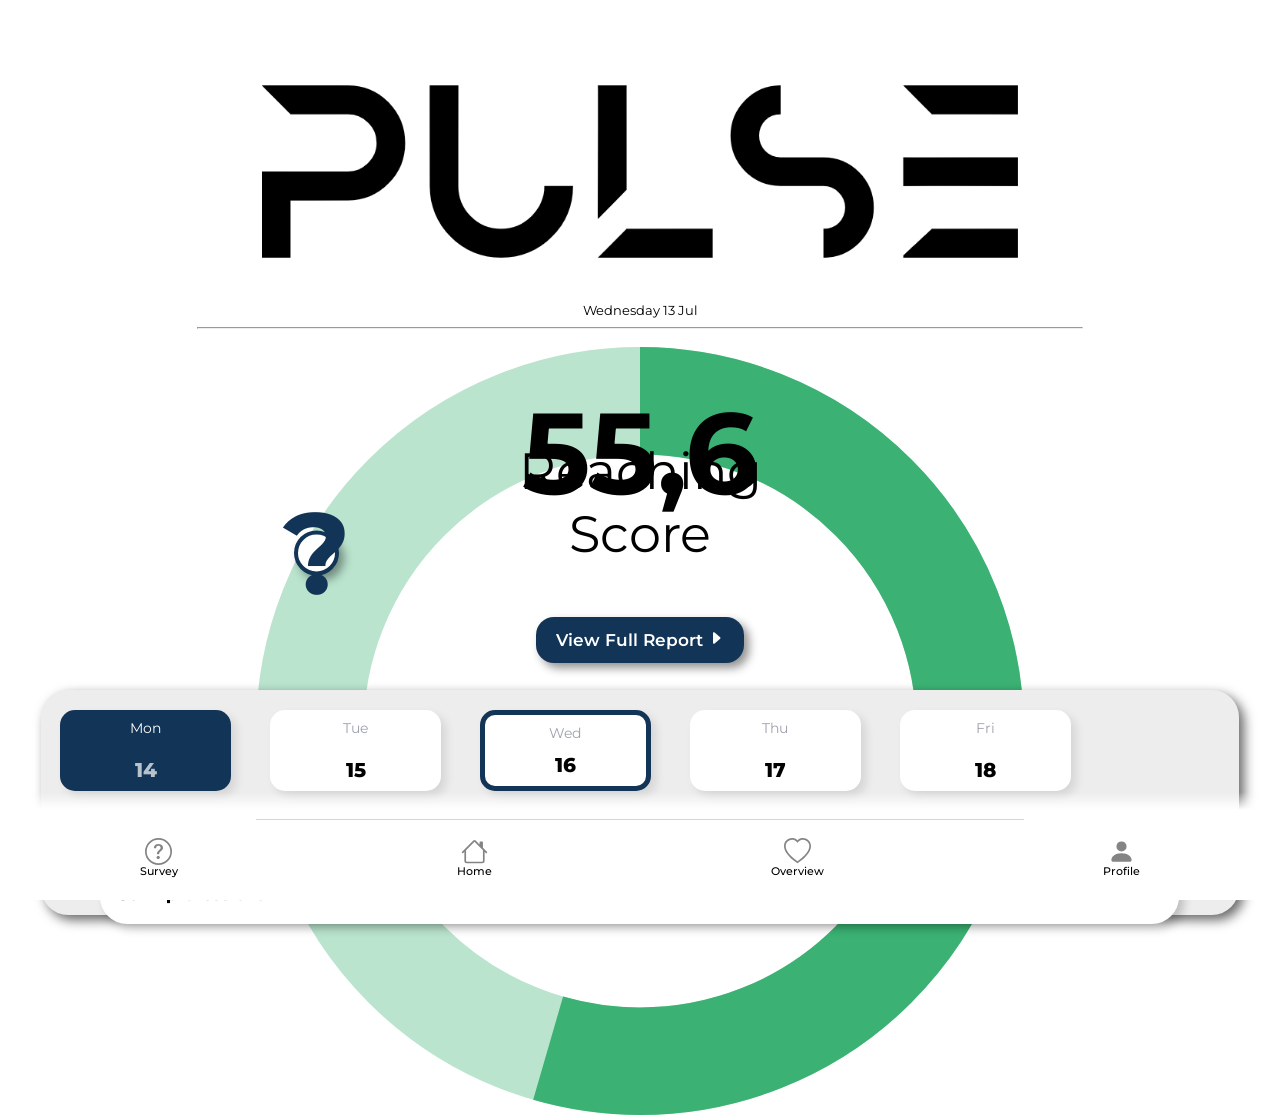
==== commit 9cf7aa4c: "navbar & popup fix" ====
--- a/home.html
+++ b/home.html
@@ -113,10 +113,9 @@
                     <div class="icontext">Survey</div>
                 </div>
                 <div class="navitem" id="navbar-home">
-                    <svg xmlns="http://www.w3.org/2000/svg" class="bi bi-house-fill icon" viewBox="0 0 16 16">
-                        <path d="M8.707 1.5a1 1 0 0 0-1.414 0L.646 8.146a.5.5 0 0 0 .708.708L8 2.207l6.646 6.647a.5.5 0 0 0 .708-.708L13 5.793V2.5a.5.5 0 0 0-.5-.5h-1a.5.5 0 0 0-.5.5v1.293L8.707 1.5Z"/>
-                        <path d="m8 3.293 6 6V13.5a1.5 1.5 0 0 1-1.5 1.5h-9A1.5 1.5 0 0 1 2 13.5V9.293l6-6Z"/>
-                    </svg>
+                    <svg xmlns="http://www.w3.org/2000/svg" class="bi bi-house icon" viewBox="0 0 16 16">
+                        <path d="M8.707 1.5a1 1 0 0 0-1.414 0L.646 8.146a.5.5 0 0 0 .708.708L2 8.207V13.5A1.5 1.5 0 0 0 3.5 15h9a1.5 1.5 0 0 0 1.5-1.5V8.207l.646.647a.5.5 0 0 0 .708-.708L13 5.793V2.5a.5.5 0 0 0-.5-.5h-1a.5.5 0 0 0-.5.5v1.293L8.707 1.5ZM13 7.207V13.5a.5.5 0 0 1-.5.5h-9a.5.5 0 0 1-.5-.5V7.207l5-5 5 5Z"/>
+                      </svg>
                     <div class="icontext">Home</div>
                 </div>
                 <div class="navitem" id="navbar-overview">
@@ -124,6 +123,12 @@
                         <path d="m8 2.748-.717-.737C5.6.281 2.514.878 1.4 3.053c-.523 1.023-.641 2.5.314 4.385.92 1.815 2.834 3.989 6.286 6.357 3.452-2.368 5.365-4.542 6.286-6.357.955-1.886.838-3.362.314-4.385C13.486.878 10.4.28 8.717 2.01L8 2.748zM8 15C-7.333 4.868 3.279-3.04 7.824 1.143c.06.055.119.112.176.171a3.12 3.12 0 0 1 .176-.17C12.72-3.042 23.333 4.867 8 15z"/>
                     </svg>
                     <div class="icontext">Overview</div>
+                </div>
+                <div class="navitem" id="navbar-profile">
+                    <svg xmlns="http://www.w3.org/2000/svg" class="bi bi-person-fill icon" viewBox="0 0 16 16">
+                        <path d="M3 14s-1 0-1-1 1-4 6-4 6 3 6 4-1 1-1 1H3Zm5-6a3 3 0 1 0 0-6 3 3 0 0 0 0 6Z"/>
+                    </svg>
+                    <div class="icontext">Profile</div>
                 </div>
             </div>
         </div>
--- a/css/home.css
+++ b/css/home.css
@@ -9,7 +9,7 @@
 
 
 .popup {
-    /* display: none; */
+    display: none;
 
     z-index: 1000;
 
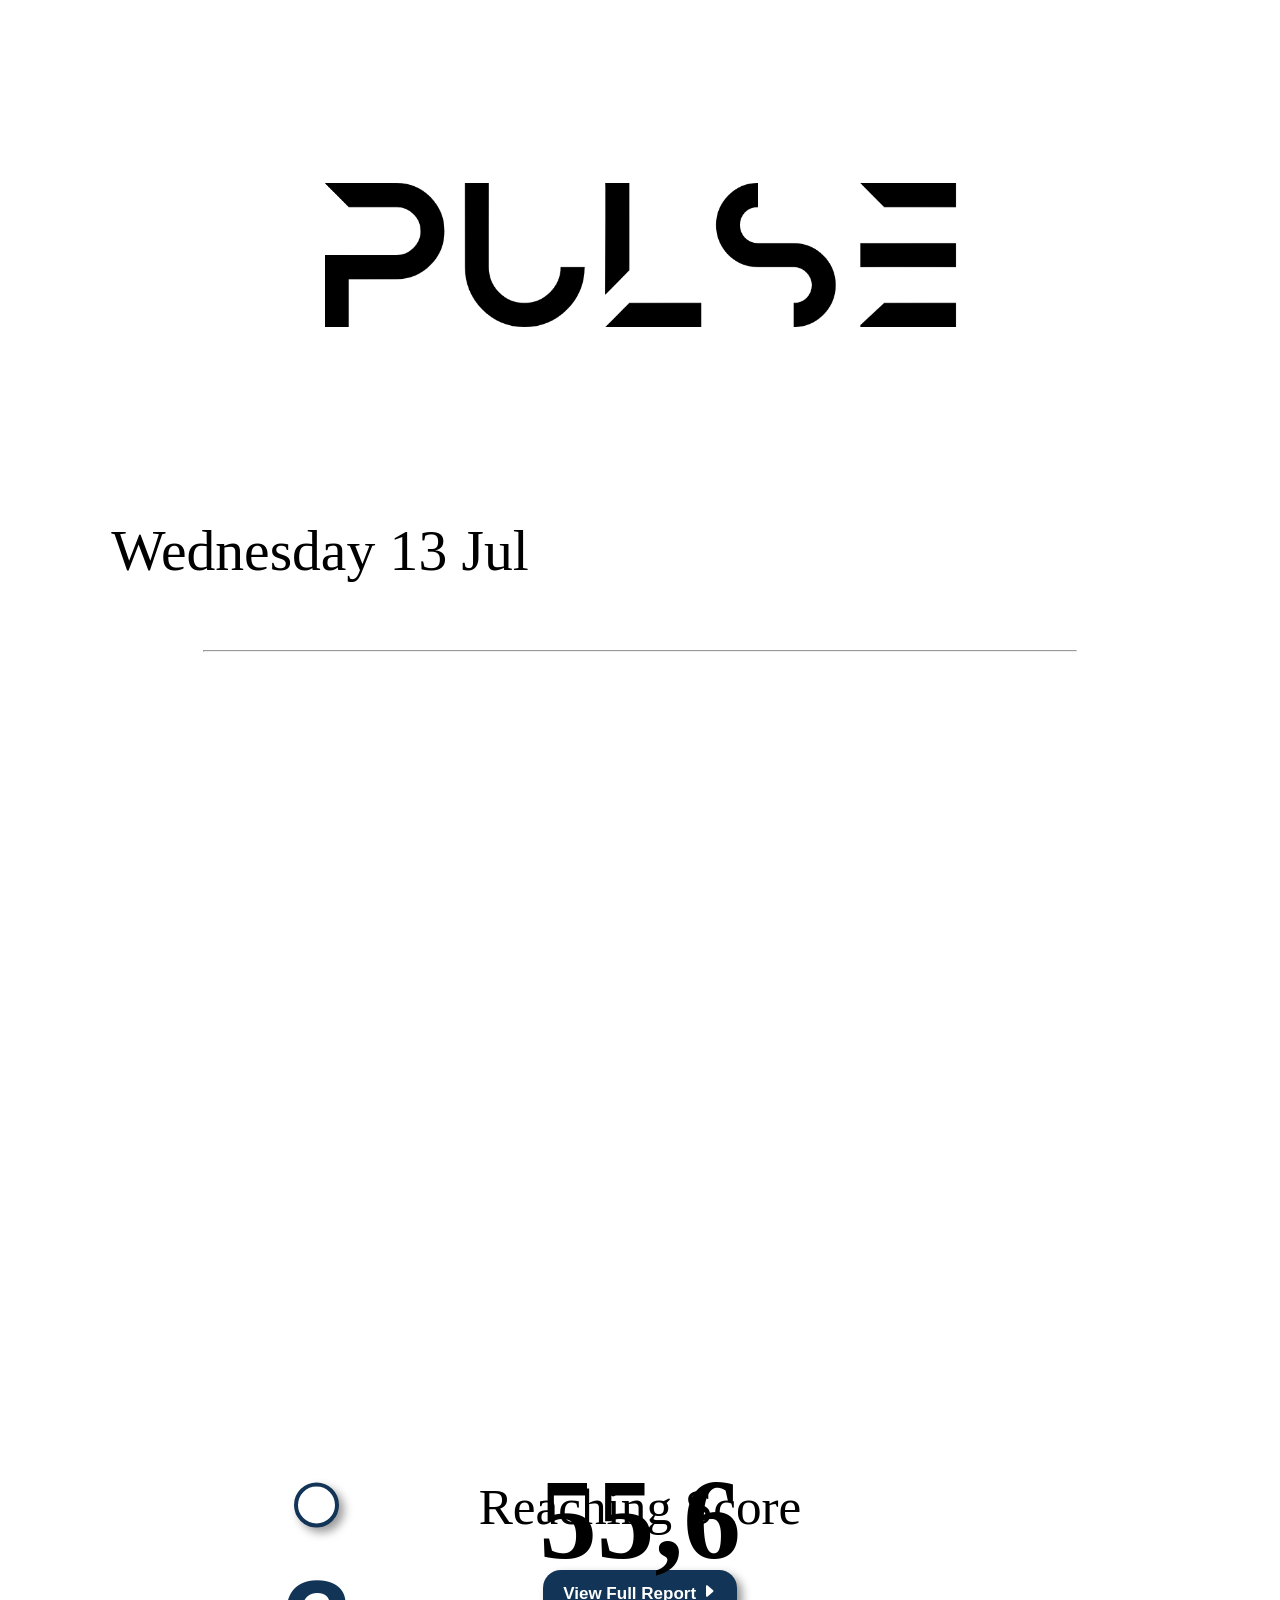
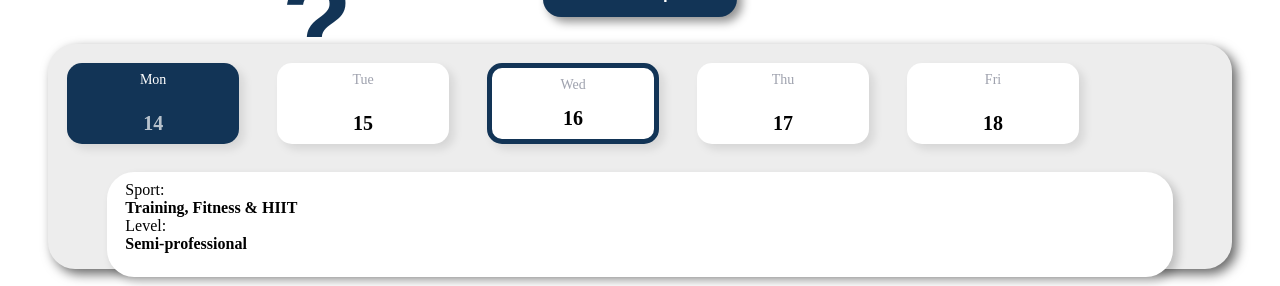
==== commit a2168609: "added pageloader" ====
--- a/home.html
+++ b/home.html
@@ -1,30 +1,10 @@
 <!DOCTYPE html>
 <html>
 <head>
-    <title>PULSE Home</title>
-    <meta http-equiv="X-UA-Compatible" content="IE=edge">
-    <meta name="viewport" content="width=device-width, initial-scale=1.0">
-    <!-- CSS and JavaScript Files -->
-    <link rel="stylesheet" href="./css/main.css">
+    <script src="js/home.js" defer></script>
     <link rel="stylesheet" href="./css/home.css">
-    <script src="js/home.js" defer></script>
-    <script src="js/navbar.js" defer></script>
-    <script type="module" src="js/data.js"></script>
-    <script type="module" src="js/validator.js"></script>
-    <!-- preload logo -->
-    <link rel="preload" as="image" href="./img/logo.png">
-    <!-- Account validator -->
-    <script type="module" src="js/data.js"></script>
-    <script type="module" src="js/validator.js"></script>
-    <!-- Responsive Web App -->
-    <link rel="manifest" href="/manifest.json">
-    <script src="js/loadServiceWorker.js"></script>
-
-    <!-- RWA Color Schemes DON'T DELETE-->
-    <meta name="theme-color" media="(prefers-color-scheme: light)" content="white">
-    <meta name="theme-color" media="(prefers-color-scheme: dark)"  content="white">
-    <!-- Disable Pinch Zoom -->
-    <meta name="viewport" content="width=device-width, initial-scale=1.0, maximum-scale=1.0, user-scalable=no">
+    <script src="../js/lib/progressbar.min.js"></script>
+    <script src="https://ajax.googleapis.com/ajax/libs/jquery/3.4.1/jquery.min.js"></script>
 </head>
 <body>
 
@@ -33,6 +13,7 @@
         <p class="popup-title">Summary</p>
         <p class="popup-text">You have attained high levels of over-reaching. Your coach suggests 2-3 days off to let your body & mind recover. Check out the full report for a detailed view.</p>
     </div>
+
 
     <div class="main-content-main">
         <!-- Start Header -->
@@ -45,129 +26,61 @@
         <hr class="main-line">
         <!-- End Header -->
 
-        <div class="main-reaching-circle">
-            <p class="main-reaching-score">55,6</p>
-            <p class="main-reaching-text">Reaching Score</p>
-            <button class="main-reaching-button" onclick="GetInfoReaching()">
-                <p class="main-reaching-button-text">?</p>
+        <div class="main-boxes">
+            <div class="main-reaching-circle">
+                <p class="main-reaching-score">55,6</p>
+                <p class="main-reaching-text">Reaching Score</p>
+                <button class="main-reaching-button" onclick="GetInfoReaching()">
+                    <p class="main-reaching-button-text">?</p>
+                </button>
+            </div>
+
+            <button class="main-button-full-report">
+                View Full Report
+                <svg xmlns="http://www.w3.org/2000/svg" width="16" height="16" fill="currentColor" class="bi bi-caret-right-fill" viewBox="0 0 16 16">
+                    <path d="m12.14 8.753-5.482 4.796c-.646.566-1.658.106-1.658-.753V3.204a1 1 0 0 1 1.659-.753l5.48 4.796a1 1 0 0 1 0 1.506z"/>
+                </svg>
             </button>
-        </div>
 
-        <button class="main-button-full-report">
-            View Full Report
-            <svg xmlns="http://www.w3.org/2000/svg" width="16" height="16" fill="currentColor" class="bi bi-caret-right-fill" viewBox="0 0 16 16">
-                <path d="m12.14 8.753-5.482 4.796c-.646.566-1.658.106-1.658-.753V3.204a1 1 0 0 1 1.659-.753l5.48 4.796a1 1 0 0 1 0 1.506z"/>
-            </svg>
-        </button>
+            <div class="main-date-container">
+                <div class="main-date-dates">
+                    <div class="main-date-day main-date-day-active">
+                        <div class="main-date-day-week">Mon</div>
+                        <div class="main-date-day-day">14</div>
+                    </div>
 
-        <div class="main-date-container">
-            <div class="main-date-dates">
-                <div class="main-date-day main-date-day-active">
-                    <div class="main-date-day-week">Mon</div>
-                    <div class="main-date-day-day">14</div>
+                    <div class="main-date-day">
+                        <div class="main-date-day-week">Tue</div>
+                        <div class="main-date-day-day">15</div>
+                    </div>
+
+                    <div class="main-date-day main-date-day-sport-day">
+                        <div class="main-date-day-week">Wed</div>
+                        <div class="main-date-day-day">16</div>
+                    </div>
+
+                    <div class="main-date-day">
+                        <div class="main-date-day-week">Thu</div>
+                        <div class="main-date-day-day">17</div>
+                    </div>
+
+                    <div class="main-date-day">
+                        <div class="main-date-day-week">Fri</div>
+                        <div class="main-date-day-day">18</div>
+                    </div>
                 </div>
+                <div class="main-date-text-container">
+                    <div class="main-date-text">
+                        <div class="main-date-text-sport">Sport: </div>
+                        <div class="main-date-text-sport-text">Training, Fitness & HIIT</div>
+        
+                        <div class="main-date-text-level">Level: </div>
+                        <div class="main-date-text-level-text">Semi-professional</div>
+                    </div>
 
-                <div class="main-date-day">
-                    <div class="main-date-day-week">Tue</div>
-                    <div class="main-date-day-day">15</div>
-                </div>
-
-                <div class="main-date-day main-date-day-sport-day">
-                    <div class="main-date-day-week">Wed</div>
-                    <div class="main-date-day-day">16</div>
-                </div>
-
-                <div class="main-date-day">
-                    <div class="main-date-day-week">Thu</div>
-                    <div class="main-date-day-day">17</div>
-                </div>
-
-                <div class="main-date-day">
-                    <div class="main-date-day-week">Fri</div>
-                    <div class="main-date-day-day">18</div>
-                </div>
-            </div>
-            <div class="main-date-text-container">
-                <div class="main-date-text">
-                    <div class="main-date-text-sport">Sport: </div>
-                    <div class="main-date-text-sport-text">Training, Fitness & HIIT</div>
-    
-                    <div class="main-date-text-level">Level: </div>
-                    <div class="main-date-text-level-text">Semi-professional</div>
-                </div>
-
-            </div>
-        </div>
-    </div>
-    
-    <div class="navbar">
-        <div class="navbarfade"></div>
-        <div class="navbarbox">
-            <div class="seperator"></div>
-            <div class="navitems">
-                <div class="navitem" id="navbar-survey">
-                    <svg xmlns="http://www.w3.org/2000/svg" class="bi bi-question-circle icon" viewBox="0 0 16 16">
-                        <path d="M8 15A7 7 0 1 1 8 1a7 7 0 0 1 0 14zm0 1A8 8 0 1 0 8 0a8 8 0 0 0 0 16z"/>
-                        <path d="M5.255 5.786a.237.237 0 0 0 .241.247h.825c.138 0 .248-.113.266-.25.09-.656.54-1.134 1.342-1.134.686 0 1.314.343 1.314 1.168 0 .635-.374.927-.965 1.371-.673.489-1.206 1.06-1.168 1.987l.003.217a.25.25 0 0 0 .25.246h.811a.25.25 0 0 0 .25-.25v-.105c0-.718.273-.927 1.01-1.486.609-.463 1.244-.977 1.244-2.056 0-1.511-1.276-2.241-2.673-2.241-1.267 0-2.655.59-2.75 2.286zm1.557 5.763c0 .533.425.927 1.01.927.609 0 1.028-.394 1.028-.927 0-.552-.42-.94-1.029-.94-.584 0-1.009.388-1.009.94z"/>
-                      </svg>
-                    <div class="icontext">Survey</div>
-                </div>
-                <div class="navitem" id="navbar-home">
-                    <svg xmlns="http://www.w3.org/2000/svg" class="bi bi-house icon" viewBox="0 0 16 16">
-                        <path d="M8.707 1.5a1 1 0 0 0-1.414 0L.646 8.146a.5.5 0 0 0 .708.708L2 8.207V13.5A1.5 1.5 0 0 0 3.5 15h9a1.5 1.5 0 0 0 1.5-1.5V8.207l.646.647a.5.5 0 0 0 .708-.708L13 5.793V2.5a.5.5 0 0 0-.5-.5h-1a.5.5 0 0 0-.5.5v1.293L8.707 1.5ZM13 7.207V13.5a.5.5 0 0 1-.5.5h-9a.5.5 0 0 1-.5-.5V7.207l5-5 5 5Z"/>
-                      </svg>
-                    <div class="icontext">Home</div>
-                </div>
-                <div class="navitem" id="navbar-overview">
-                    <svg xmlns="http://www.w3.org/2000/svg" class="bi bi-heart icon" viewBox="0 0 16 16">
-                        <path d="m8 2.748-.717-.737C5.6.281 2.514.878 1.4 3.053c-.523 1.023-.641 2.5.314 4.385.92 1.815 2.834 3.989 6.286 6.357 3.452-2.368 5.365-4.542 6.286-6.357.955-1.886.838-3.362.314-4.385C13.486.878 10.4.28 8.717 2.01L8 2.748zM8 15C-7.333 4.868 3.279-3.04 7.824 1.143c.06.055.119.112.176.171a3.12 3.12 0 0 1 .176-.17C12.72-3.042 23.333 4.867 8 15z"/>
-                    </svg>
-                    <div class="icontext">Overview</div>
-                </div>
-                <div class="navitem" id="navbar-profile">
-                    <svg xmlns="http://www.w3.org/2000/svg" class="bi bi-person-fill icon" viewBox="0 0 16 16">
-                        <path d="M3 14s-1 0-1-1 1-4 6-4 6 3 6 4-1 1-1 1H3Zm5-6a3 3 0 1 0 0-6 3 3 0 0 0 0 6Z"/>
-                    </svg>
-                    <div class="icontext">Profile</div>
                 </div>
             </div>
         </div>
     </div>
-
-    <script src="../js/lib/progressbar.min.js"></script>
-    <script src="https://ajax.googleapis.com/ajax/libs/jquery/3.4.1/jquery.min.js"></script>
-    <script>
-        let ReachingCircle;
-        let ReachingVisible = false
-
-        function CreateCricle(className, color, trailColor){
-            return new ProgressBar.Circle(`.${className}`, {
-                color: color,
-                trailColor: trailColor,
-                strokeWidth: 14,
-                trailWidth: 14,
-                duration: 2000,
-                easing: "easeInOut",
-                fill: "transparent",
-            });
-        }
-
-        function SetupCircles() {
-            ReachingCircle = CreateCricle('main-reaching-circle', `rgb(59, 178, 115)`, 'rgba(59, 178, 115, 0.35)');
-            ReachingCircle.animate(0.556);            
-        }
-
-        SetupCircles()
-
-        function GetInfoReaching() {
-            if (!ReachingVisible) {
-                $('.popup').slideDown(400)
-                ReachingVisible = true
-            } else {
-                $('.popup').slideUp(400)
-                ReachingVisible = false
-            }
-        }
-    </script>
 </body>
 </html>
--- a/css/home.css
+++ b/css/home.css
@@ -74,8 +74,7 @@
 .logo-div {
     position: relative;
     text-align: center;
-    padding: 5vw;
-    transition: 1.3s padding ease-out;
+    padding: 10vw;
 }
 
 .logo-img {
@@ -91,13 +90,10 @@
 }
 
 .main-date p {
-    font-size: 3.5vw;
+    font-size: 4.5vw;
     font-weight: 400;
-
-    text-align: center;
-
-    /* transition: 1.5s all ease; */
-    /* transition-property: margin-right, font-size; */
+    margin-right: 50vw;
+    text-align: center;
 }
 
 /* Line under header photo */
@@ -112,6 +108,9 @@
 /* --------- End Header --------- */
 
 /* --------- Start Line 1 --------- */
+.main-boxes {
+    margin-top: 70vh;
+}
 
 .main-reaching-circle {
     position: relative;
